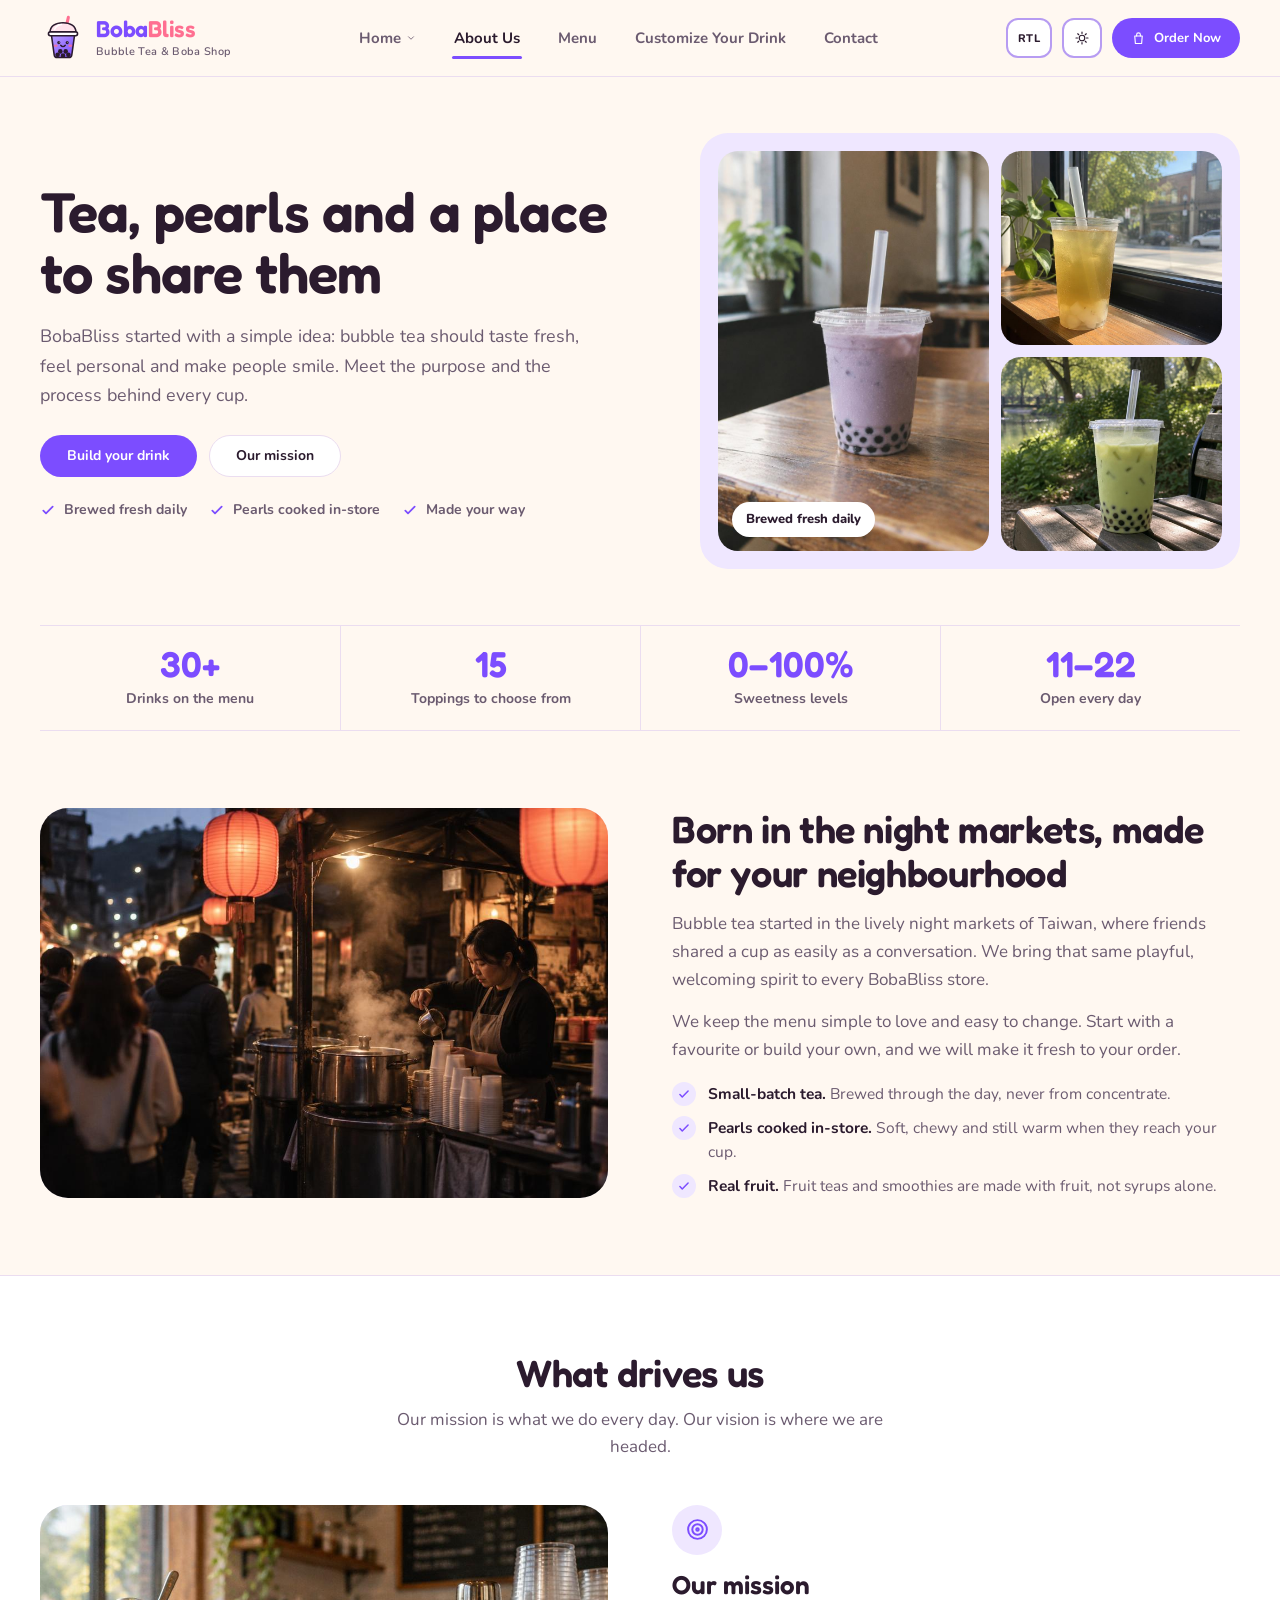
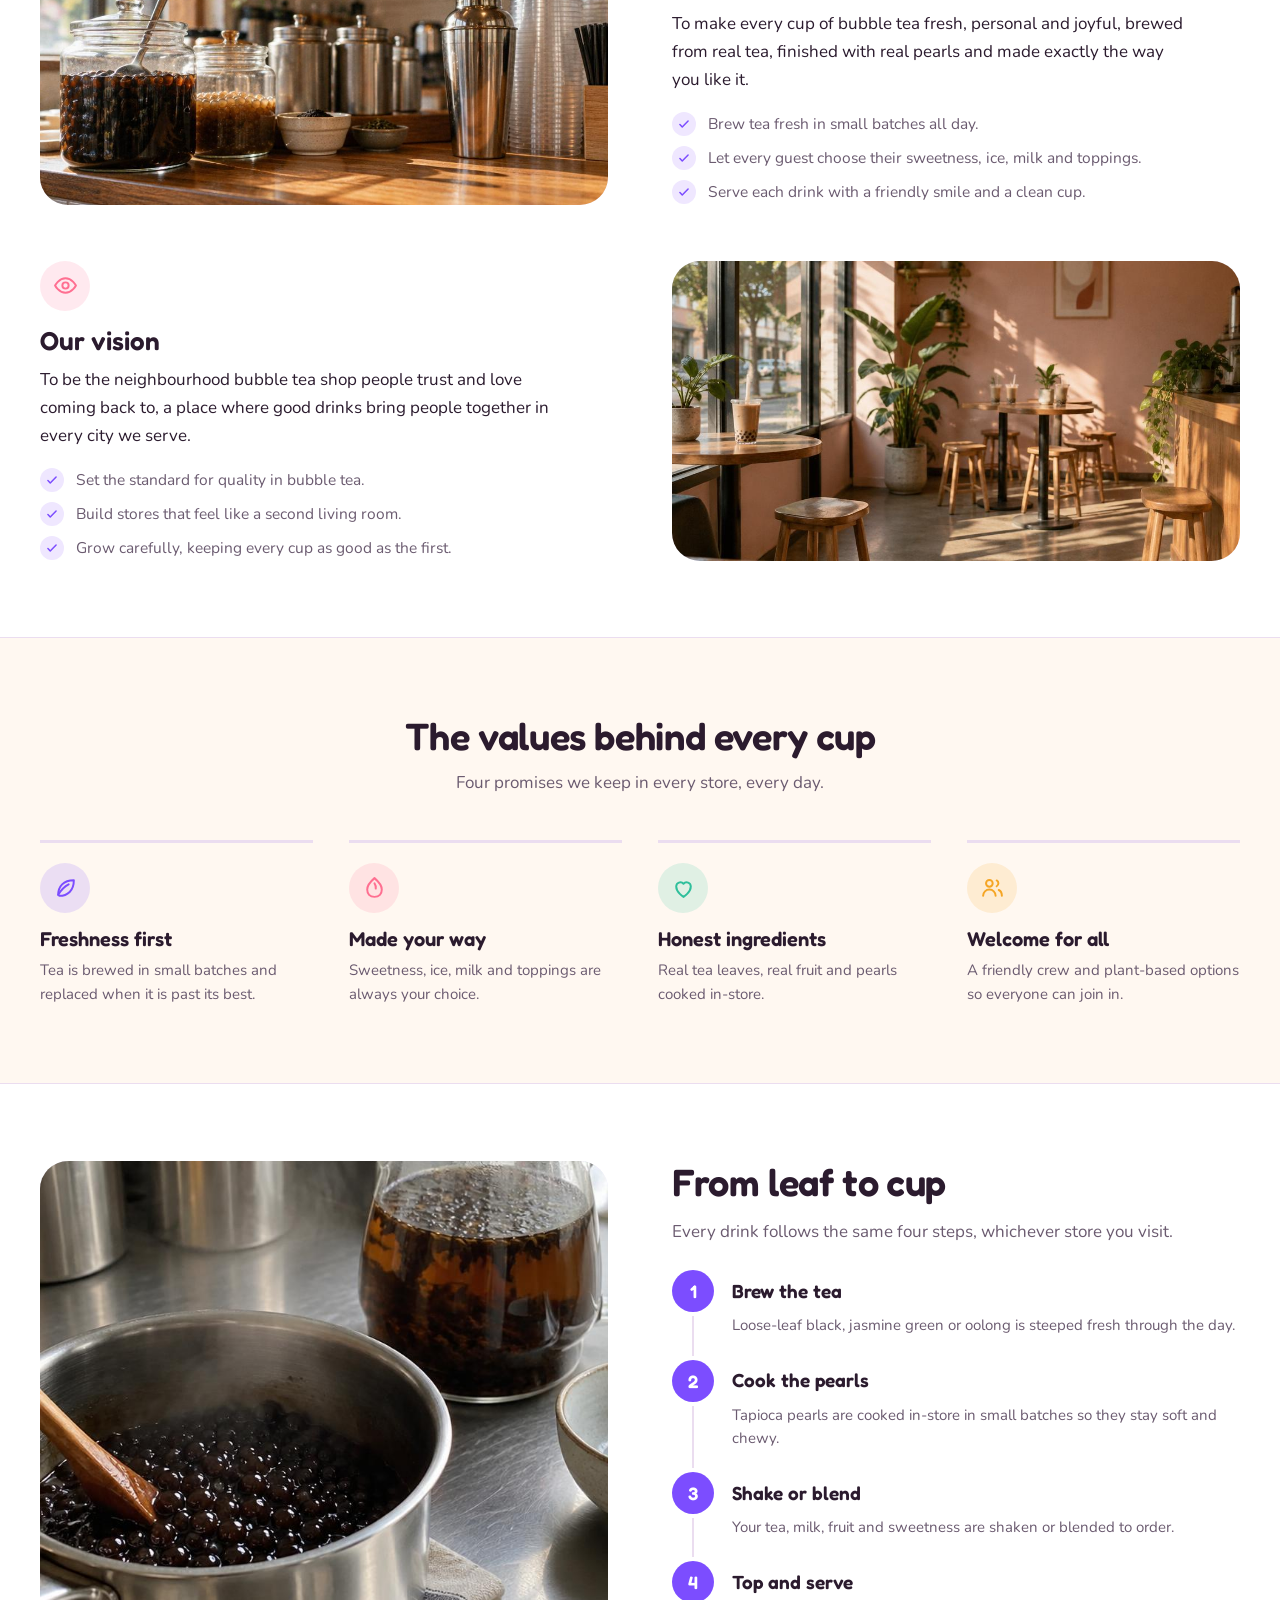
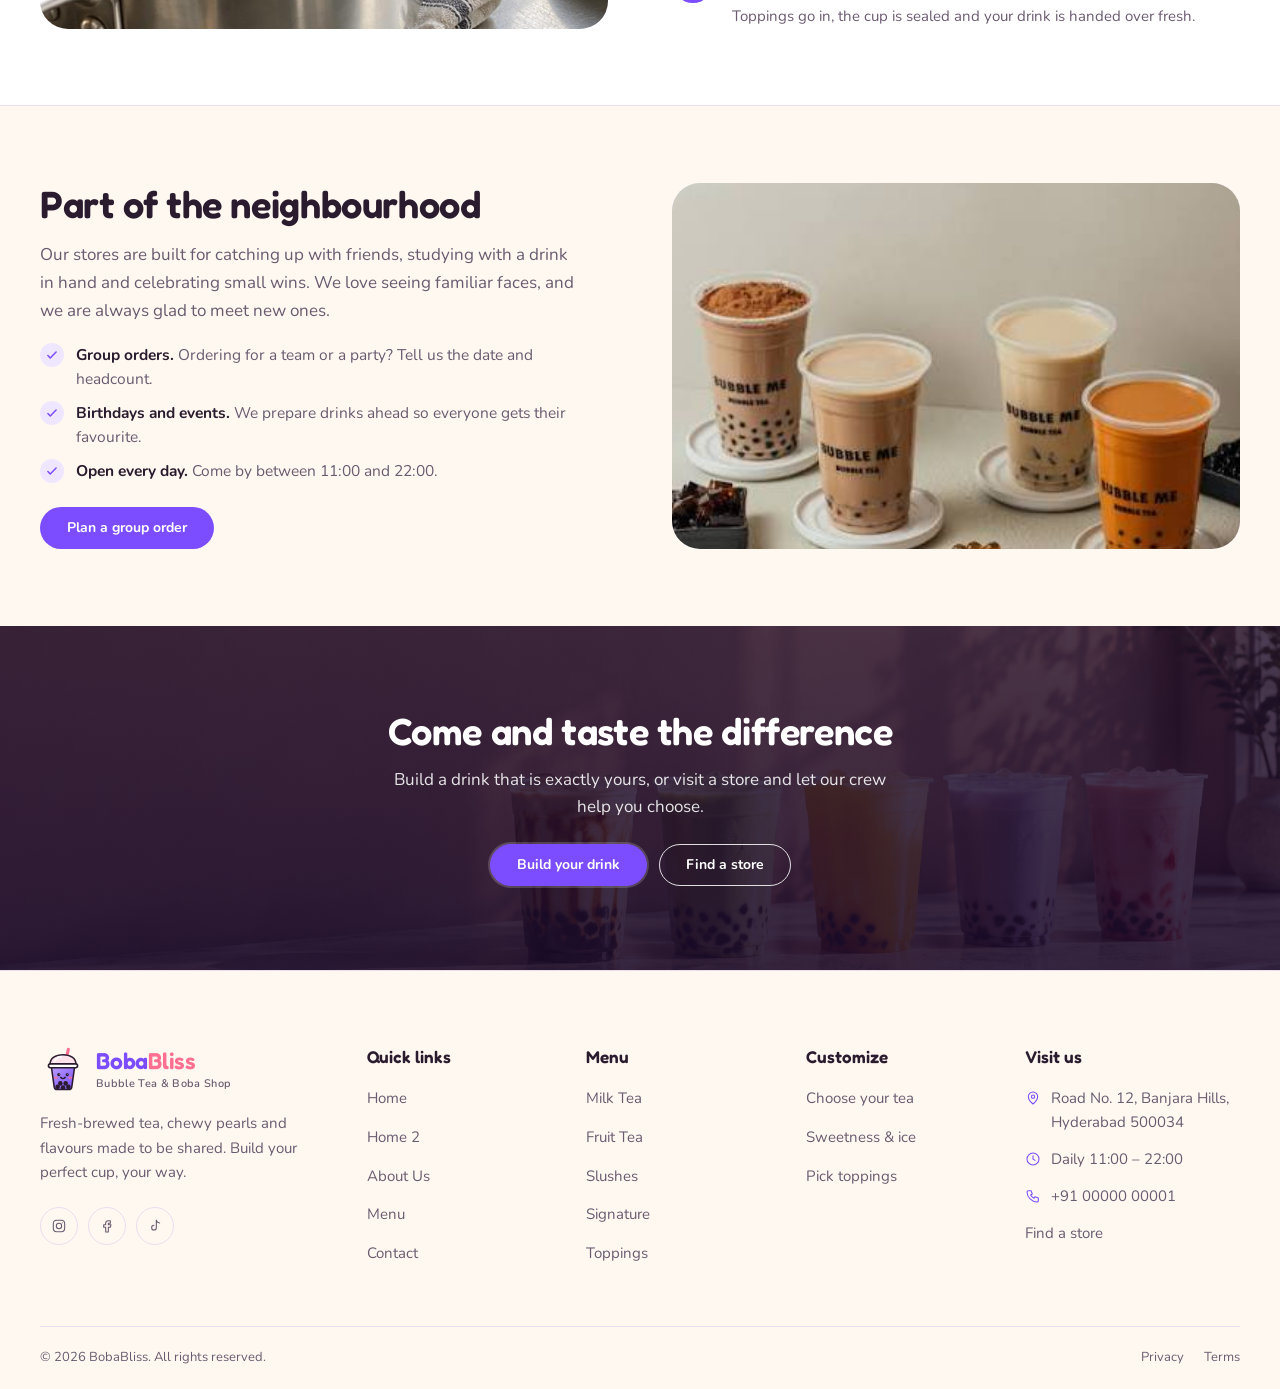
==== about/about.html @ 4d5def64 "Add files via upload" ====
<!DOCTYPE html>
<html lang="en" dir="ltr" data-theme="light">
<head>
<meta charset="UTF-8">
<meta name="viewport" content="width=device-width, initial-scale=1.0">
<title>About Us — BobaBliss</title>
<meta name="description" content="Learn about BobaBliss: our story, our mission to make every cup fresh and personal, and our vision for a neighbourhood bubble tea shop people love.">
<link rel="icon" type="image/svg+xml" href="../home/favicon.svg">
<link rel="preconnect" href="https://fonts.googleapis.com">
<link rel="preconnect" href="https://fonts.gstatic.com" crossorigin>
<link href="https://fonts.googleapis.com/css2?family=Fredoka:wght@500;600&family=Nunito:wght@400;600;700;800&display=swap" rel="stylesheet">

<link rel="stylesheet" href="../home/style.css">
<link rel="stylesheet" href="about.css">
<script src="../home/script.js"></script>
</head>
<body>

<header class="site">
  <div class="wrap nav-row">
    <a href="../home/index.html" class="brand">
      <span class="brand-logo"><img src="../home/logo.svg" alt="BobaBliss logo" width="46" height="46"></span>
      <span class="brand-text">
        <span class="logo-word">Boba<em>Bliss</em></span><br>
        <span class="brand-sub">Bubble Tea &amp; Boba Shop</span>
      </span>
    </a>

    <nav class="primary" aria-label="Main">
      <div class="nav-item">
        <a href="../home/index.html">Home
          <svg viewBox="0 0 24 24" fill="none" stroke="currentColor" stroke-width="2" stroke-linecap="round" stroke-linejoin="round" class="caret"><path d="M6 9l6 6 6-6"/></svg>
        </a>
        <div class="dropdown">
          <a href="../home/index.html">Home 1</a>
          <a href="../home2/home-2.html">Home 2</a>
        </div>
      </div>
      <a href="../about/about.html" class="active" aria-current="page">About Us</a>
      <a href="../menu/menu.html">Menu</a>
      <a href="../customize/customize.html">Customize Your Drink</a>
      <a href="../contact/contact.html">Contact</a>
    </nav>

    <div class="nav-actions">
      <button class="btn btn-outline btn-sm" id="dir-toggle" aria-label="Toggle text direction">RTL</button>
      <button class="icon-btn" id="theme-toggle" aria-label="Toggle dark mode"><svg viewBox="0 0 24 24" fill="none" stroke="currentColor" stroke-width="1.7" stroke-linecap="round" stroke-linejoin="round" class="sun"><circle cx="12" cy="12" r="4.2"/><path d="M12 3v2.2M12 18.8V21M21 12h-2.2M5.2 12H3M18.4 5.6l-1.5 1.5M7.1 16.9l-1.5 1.5M18.4 18.4l-1.5-1.5M7.1 7.1L5.6 5.6"/></svg><svg viewBox="0 0 24 24" fill="none" stroke="currentColor" stroke-width="1.7" stroke-linecap="round" stroke-linejoin="round" class="moon"><path d="M20 14.5A8.5 8.5 0 1 1 9.5 4a7 7 0 0 0 10.5 10.5z"/></svg></button>
      <a href="../order/order.html" class="btn btn-primary btn-sm desktop-only"><svg viewBox="0 0 24 24" fill="none" stroke="currentColor" stroke-width="1.8" stroke-linecap="round" stroke-linejoin="round"><path d="M6 8h12l-1 12H7L6 8z"/><path d="M9 8V6a3 3 0 016 0v2"/></svg><span class="btn-label">Order Now</span></a>
      <button class="menu-toggle" id="menu-toggle" aria-label="Open menu" aria-expanded="false" aria-controls="mobile-panel"><svg viewBox="0 0 24 24" fill="none" stroke="currentColor" stroke-width="1.6" stroke-linecap="round" stroke-linejoin="round"><path d="M3 6h18M3 12h18M3 18h18"/></svg></button>
    </div>
  </div>

  <div class="mobile-panel" id="mobile-panel">
    <details class="mobile-dropdown">
      <summary>Home</summary>
      <a href="../home/index.html">Home 1</a>
      <a href="../home2/home-2.html">Home 2</a>
    </details>
    <a href="../about/about.html">About Us</a>
    <a href="../menu/menu.html">Menu</a>
    <a href="../customize/customize.html">Customize Your Drink</a>
    <a href="../contact/contact.html">Contact</a>
    <a href="../order/order.html" class="btn btn-primary btn-sm mobile-cta"><svg viewBox="0 0 24 24" fill="none" stroke="currentColor" stroke-width="1.8" stroke-linecap="round" stroke-linejoin="round"><path d="M6 8h12l-1 12H7L6 8z"/><path d="M9 8V6a3 3 0 016 0v2"/></svg><span class="btn-label">Order Now</span></a>
  </div>
</header>

<main class="ab-page">

<svg width="0" height="0" style="position:absolute" aria-hidden="true" focusable="false">
  <symbol id="i-check" viewBox="0 0 24 24"><path d="M5 13l4 4L19 7"/></symbol>
  <symbol id="i-drop" viewBox="0 0 24 24"><path d="M12 21c-4.5 0-7-3-7-7 0-5 7-11 7-11s7 6 7 11c0 4-2.5 7-7 7z"/><path d="M12 8c1 1.5 1.5 3 1.2 5"/></symbol>
  <symbol id="i-heart" viewBox="0 0 24 24"><path d="M12 21s-7-4.4-7-10a4 4 0 017-2.6A4 4 0 0119 11c0 5.6-7 10-7 10z"/></symbol>
  <symbol id="i-leaf" viewBox="0 0 24 24"><path d="M5 19c0-8 5-14 15-14 0 10-6 15-14 15"/><path d="M5 19c3-5 6-8 10-10"/></symbol>
  <symbol id="i-users" viewBox="0 0 24 24"><circle cx="9" cy="8" r="3.2"/><path d="M3 20c0-3.5 2.7-6 6-6s6 2.5 6 6"/><path d="M16 5.2a3.2 3.2 0 010 5.6M18 14.4c1.8.8 3 2.7 3 5.6"/></symbol>
  <symbol id="i-target" viewBox="0 0 24 24"><circle cx="12" cy="12" r="9"/><circle cx="12" cy="12" r="5"/><circle cx="12" cy="12" r="1.2"/></symbol>
  <symbol id="i-eye" viewBox="0 0 24 24"><path d="M2 12s3.6-7 10-7 10 7 10 7-3.6 7-10 7S2 12 2 12z"/><circle cx="12" cy="12" r="3"/></symbol>
</svg>


<section class="ab-hero">
  <div class="wrap ab-hero-grid">
    <div class="ab-hero-copy">
      <h1>Tea, pearls and a place to share them</h1>
      <p class="ab-lead">BobaBliss started with a simple idea: bubble tea should taste fresh, feel personal and make people smile. Meet the purpose and the process behind every cup.</p>
      <div class="ab-hero-btns">
        <a href="../customize/customize.html" class="btn btn-primary">Build your drink</a>
        <a href="#mission" class="btn btn-outline">Our mission</a>
      </div>
      <ul class="ab-chips">
        <li><svg viewBox="0 0 24 24"><use href="#i-check"/></svg>Brewed fresh daily</li>
        <li><svg viewBox="0 0 24 24"><use href="#i-check"/></svg>Pearls cooked in-store</li>
        <li><svg viewBox="0 0 24 24"><use href="#i-check"/></svg>Made your way</li>
      </ul>
    </div>

    <div class="ab-visual">
      <div class="ab-collage">
      <figure class="c1"><img src="images/about-hero-taro.jpg" alt="Taro pearl milk tea on a wooden café table" fetchpriority="high"><figcaption>Brewed fresh daily</figcaption></figure>
      <figure class="c2"><img src="images/about-hero-green-tea.jpg" alt="Iced jasmine green tea with lychee jelly on a sunny windowsill" fetchpriority="high"></figure>
      <figure class="c3"><img src="images/about-hero-honeydew.jpg" alt="Honeydew milk tea with pearls on a park bench" fetchpriority="high"></figure>
      </div>
    </div>
  </div>
</section>

<div class="wrap">
  <div class="ab-stats">
    <div class="ab-stat"><b>30+</b><span>Drinks on the menu</span></div>
    <div class="ab-stat"><b>15</b><span>Toppings to choose from</span></div>
    <div class="ab-stat"><b>0–100%</b><span>Sweetness levels</span></div>
    <div class="ab-stat"><b>11–22</b><span>Open every day</span></div>
  </div>
</div>


<section class="ab-section">
  <div class="wrap ab-split">
    <div class="ab-split-img"><img src="images/about-story-night-market.jpg" alt="A night market tea stall lit by red lanterns" loading="lazy"></div>
    <div>
      <h2>Born in the night markets, made for your neighbourhood</h2>
      <p class="lead">Bubble tea started in the lively night markets of Taiwan, where friends shared a cup as easily as a conversation. We bring that same playful, welcoming spirit to every BobaBliss store.</p>
      <p class="lead">We keep the menu simple to love and easy to change. Start with a favourite or build your own, and we will make it fresh to your order.</p>
      <ul class="ab-points">
        <li><svg viewBox="0 0 24 24"><use href="#i-check"/></svg><span><b>Small-batch tea.</b> Brewed through the day, never from concentrate.</span></li>
        <li><svg viewBox="0 0 24 24"><use href="#i-check"/></svg><span><b>Pearls cooked in-store.</b> Soft, chewy and still warm when they reach your cup.</span></li>
        <li><svg viewBox="0 0 24 24"><use href="#i-check"/></svg><span><b>Real fruit.</b> Fruit teas and smoothies are made with fruit, not syrups alone.</span></li>
      </ul>
    </div>
  </div>
</section>


<section class="ab-section ab-alt" id="mission">
  <div class="wrap">
    <div class="ab-head">
      <h2>What drives us</h2>
      <p>Our mission is what we do every day. Our vision is where we are headed.</p>
    </div>

    <div class="ab-split ab-row">
      <div class="ab-split-img wide"><img src="images/about-mission-counter.jpg" alt="Jars of tapioca pearls and tea canisters on the shop counter" loading="lazy"></div>
      <div>
        <span class="ab-ico"><svg viewBox="0 0 24 24"><use href="#i-target"/></svg></span>
        <h3>Our mission</h3>
        <p class="ab-statement">To make every cup of bubble tea fresh, personal and joyful, brewed from real tea, finished with real pearls and made exactly the way you like it.</p>
        <ul class="ab-points">
          <li><svg viewBox="0 0 24 24"><use href="#i-check"/></svg><span>Brew tea fresh in small batches all day.</span></li>
          <li><svg viewBox="0 0 24 24"><use href="#i-check"/></svg><span>Let every guest choose their sweetness, ice, milk and toppings.</span></li>
          <li><svg viewBox="0 0 24 24"><use href="#i-check"/></svg><span>Serve each drink with a friendly smile and a clean cup.</span></li>
        </ul>
      </div>
    </div>

    <div class="ab-split ab-row rev">
      <div class="ab-split-img wide"><img src="images/about-vision-shop.jpg" alt="A sunny, cosy bubble tea shop seating area" loading="lazy"></div>
      <div>
        <span class="ab-ico ab-ico--b"><svg viewBox="0 0 24 24"><use href="#i-eye"/></svg></span>
        <h3>Our vision</h3>
        <p class="ab-statement">To be the neighbourhood bubble tea shop people trust and love coming back to, a place where good drinks bring people together in every city we serve.</p>
        <ul class="ab-points">
          <li><svg viewBox="0 0 24 24"><use href="#i-check"/></svg><span>Set the standard for quality in bubble tea.</span></li>
          <li><svg viewBox="0 0 24 24"><use href="#i-check"/></svg><span>Build stores that feel like a second living room.</span></li>
          <li><svg viewBox="0 0 24 24"><use href="#i-check"/></svg><span>Grow carefully, keeping every cup as good as the first.</span></li>
        </ul>
      </div>
    </div>
  </div>
</section>


<section class="ab-section">
  <div class="wrap">
    <div class="ab-head">
      <h2>The values behind every cup</h2>
      <p>Four promises we keep in every store, every day.</p>
    </div>
    <div class="ab-values">
      <div class="ab-value"><span class="ab-ico"><svg viewBox="0 0 24 24"><use href="#i-leaf"/></svg></span><h3>Freshness first</h3><p>Tea is brewed in small batches and replaced when it is past its best.</p></div>
      <div class="ab-value"><span class="ab-ico"><svg viewBox="0 0 24 24"><use href="#i-drop"/></svg></span><h3>Made your way</h3><p>Sweetness, ice, milk and toppings are always your choice.</p></div>
      <div class="ab-value"><span class="ab-ico"><svg viewBox="0 0 24 24"><use href="#i-heart"/></svg></span><h3>Honest ingredients</h3><p>Real tea leaves, real fruit and pearls cooked in-store.</p></div>
      <div class="ab-value"><span class="ab-ico"><svg viewBox="0 0 24 24"><use href="#i-users"/></svg></span><h3>Welcome for all</h3><p>A friendly crew and plant-based options so everyone can join in.</p></div>
    </div>
  </div>
</section>


<section class="ab-section ab-alt">
  <div class="wrap ab-split">
    <div class="ab-split-img tall"><img src="images/about-process-pearls.jpg" alt="Tapioca pearls cooking beside freshly steeped tea" loading="lazy"></div>
    <div>
      <h2>From leaf to cup</h2>
      <p class="lead">Every drink follows the same four steps, whichever store you visit.</p>
      <ol class="ab-timeline">
        <li><h3>Brew the tea</h3><p>Loose-leaf black, jasmine green or oolong is steeped fresh through the day.</p></li>
        <li><h3>Cook the pearls</h3><p>Tapioca pearls are cooked in-store in small batches so they stay soft and chewy.</p></li>
        <li><h3>Shake or blend</h3><p>Your tea, milk, fruit and sweetness are shaken or blended to order.</p></li>
        <li><h3>Top and serve</h3><p>Toppings go in, the cup is sealed and your drink is handed over fresh.</p></li>
      </ol>
    </div>
  </div>
</section>


<section class="ab-section">
  <div class="wrap ab-split rev">
    <div class="ab-split-img"><img src="images/grouporder.jpg" alt="Two friends sharing bubble teas on a bench" loading="lazy"></div>
    <div>
      <h2>Part of the neighbourhood</h2>
      <p class="lead">Our stores are built for catching up with friends, studying with a drink in hand and celebrating small wins. We love seeing familiar faces, and we are always glad to meet new ones.</p>
      <ul class="ab-points">
        <li><svg viewBox="0 0 24 24"><use href="#i-check"/></svg><span><b>Group orders.</b> Ordering for a team or a party? Tell us the date and headcount.</span></li>
        <li><svg viewBox="0 0 24 24"><use href="#i-check"/></svg><span><b>Birthdays and events.</b> We prepare drinks ahead so everyone gets their favourite.</span></li>
        <li><svg viewBox="0 0 24 24"><use href="#i-check"/></svg><span><b>Open every day.</b> Come by between 11:00 and 22:00.</span></li>
      </ul>
      <a href="../contact/contact.html" class="btn btn-primary">Plan a group order</a>
    </div>
  </div>
</section>


<section class="ab-cta">
  <div class="ab-cta-bg"><img src="images/about-cta.jpg" alt="" loading="lazy"></div>
  <div class="wrap ab-cta-inner">
    <h2>Come and taste the difference</h2>
    <p>Build a drink that is exactly yours, or visit a store and let our crew help you choose.</p>
    <div class="ab-cta-btns">
      <a href="../customize/customize.html" class="btn btn-primary">Build your drink</a>
      <a href="../contact/contact.html#stores" class="btn btn-outline">Find a store</a>
    </div>
  </div>
</section>

</main>

<footer class="site">
  <div class="wrap footer-grid">
    <div class="footer-brand">
      <a href="../home/index.html" class="brand">
      <span class="brand-logo"><img src="../home/logo.svg" alt="BobaBliss logo" width="46" height="46"></span>
      <span class="brand-text">
        <span class="logo-word">Boba<em>Bliss</em></span><br>
        <span class="brand-sub">Bubble Tea &amp; Boba Shop</span>
      </span>
    </a>
      <p class="footer-desc">Fresh-brewed tea, chewy pearls and flavours made to be shared. Build your perfect cup, your way.</p>
      <div class="socials">
        <a href="#" aria-label="Instagram"><svg viewBox="0 0 24 24" fill="none" stroke="currentColor" stroke-width="1.6" stroke-linecap="round" stroke-linejoin="round"><rect x="3.5" y="3.5" width="17" height="17" rx="5"/><circle cx="12" cy="12" r="4"/><circle cx="17" cy="7" r=".8" fill="currentColor" stroke="none"/></svg></a>
        <a href="#" aria-label="Facebook"><svg viewBox="0 0 24 24" fill="none" stroke="currentColor" stroke-width="1.6" stroke-linecap="round" stroke-linejoin="round"><path d="M14 8h3V4h-3a4 4 0 00-4 4v2H7v4h3v7h4v-7h3l1-4h-4V8z"/></svg></a>
        <a href="#" aria-label="TikTok"><svg viewBox="0 0 24 24" fill="none" stroke="currentColor" stroke-width="1.6" stroke-linecap="round" stroke-linejoin="round"><path d="M14 3v11.5a3.5 3.5 0 11-3.5-3.5M14 3c.4 2.6 2 4.2 5 4.5"/></svg></a>
      </div>
    </div>

    <div class="footer-col"><h4>Quick links</h4><ul><li><a href="../home/index.html">Home</a></li><li><a href="../home2/home-2.html">Home 2</a></li><li><a href="../about/about.html">About Us</a></li><li><a href="../menu/menu.html">Menu</a></li><li><a href="../contact/contact.html">Contact</a></li></ul></div>

    <div class="footer-col"><h4>Menu</h4><ul><li><a href="../menu/menu.html#milk-tea">Milk Tea</a></li><li><a href="../menu/menu.html#fruit-tea">Fruit Tea</a></li><li><a href="../menu/menu.html#smoothies">Slushes</a></li><li><a href="../menu/menu.html#signature">Signature</a></li><li><a href="../menu/menu.html#toppings">Toppings</a></li></ul></div>

    <div class="footer-col">
      <h4>Customize</h4>
      <ul>
        <li><a href="../customize/customize.html#base">Choose your tea</a></li>
        <li><a href="../customize/customize.html#sweetness">Sweetness &amp; ice</a></li>
        <li><a href="../customize/customize.html#toppings">Pick toppings</a></li>
      </ul>
    </div>

    <div class="footer-col">
      <h4>Visit us</h4>
      <ul>
        <li class="contact-line"><svg viewBox="0 0 24 24" fill="none" stroke="currentColor" stroke-width="1.6" stroke-linecap="round" stroke-linejoin="round"><path d="M12 21s7-6.2 7-11a7 7 0 10-14 0c0 4.8 7 11 7 11z"/><circle cx="12" cy="10" r="2.5"/></svg><span>Road No. 12, Banjara Hills, Hyderabad 500034</span></li>
        <li class="contact-line"><svg viewBox="0 0 24 24" fill="none" stroke="currentColor" stroke-width="1.6" stroke-linecap="round" stroke-linejoin="round"><circle cx="12" cy="12" r="9"/><path d="M12 7v5l3 2"/></svg><span>Daily 11:00 – 22:00</span></li>
        <li class="contact-line"><svg viewBox="0 0 24 24" fill="none" stroke="currentColor" stroke-width="1.6" stroke-linecap="round" stroke-linejoin="round"><path d="M5 4h4l2 5-2.5 1.5a11 11 0 005 5L15 13l5 2v4a2 2 0 01-2 2A16 16 0 013 6a2 2 0 012-2z"/></svg><span>+91 00000 00001</span></li>
        <li><a href="../contact/contact.html#stores">Find a store</a></li>
      </ul>
    </div>
  </div>

  <div class="wrap footer-bottom">
    <p>© 2026 BobaBliss. All rights reserved.</p>
    <div class="footer-bottom-links">
      <a href="../additional/privacy.html">Privacy</a>
      <a href="../additional/terms.html">Terms</a>
    </div>
  </div>
</footer>


</body>
</html>
---- home/style.css ----
:root{
  --bg:#FFF8F1;
  --surface:#FFFFFF;
  --text:#2B1B2E;
  --text-soft:#6B5B70;
  --border:#EBDDF0;
  --border-strong:#B79CF2;

  --primary:#7C4DFF;            
  --primary-hover:#6838EB;
  --primary-ink:#FFFFFF;
  --primary-soft:#EFE7FF;
  --accent:#FF6F91;             

  --radius:12px;
  --shadow:0 14px 34px -14px rgba(60,30,90,.28);
  --font-head:'Fredoka','Segoe UI',system-ui,sans-serif;
  --font-body:'Nunito','Segoe UI',system-ui,sans-serif;
}
html[data-theme="dark"]{
  --bg:#161019;
  --surface:#211828;
  --text:#F6EEF9;
  --text-soft:#B9A9C4;
  --border:#38294A;
  --border-strong:#7A62B8;

  --primary:#A98BFF;
  --primary-hover:#BBA2FF;
  --primary-ink:#1A1030;
  --primary-soft:#33264F;
  --accent:#FF8AA6;
  --shadow:0 14px 34px -14px rgba(0,0,0,.65);
}


*,*::before,*::after{ box-sizing:border-box; }
html{ scroll-behavior:smooth; color-scheme:light; }
html[data-theme="dark"]{ color-scheme:dark; }
body{
  margin:0; min-height:100vh; display:flex; flex-direction:column;
  background:var(--bg); color:var(--text);
  font-family:var(--font-body); font-size:16px; line-height:1.6;
  transition:background-color .25s ease,color .25s ease;
}
main{ flex:1; }
a{ color:inherit; text-decoration:none; }
ul{ margin:0; padding:0; list-style:none; }
svg{ display:block; }
h1,h2,h3,h4{ font-family:var(--font-head); font-weight:600; line-height:1.15; margin:0; }
.wrap{ --pad:40px; max-width:1320px; margin:0 auto; padding-inline:var(--pad); }
a:focus-visible,button:focus-visible,summary:focus-visible{ outline:2px solid var(--primary); outline-offset:3px; border-radius:6px; }
@media (prefers-reduced-motion:reduce){ *{ animation:none !important; transition:none !important; } }


.btn{
  display:inline-flex; align-items:center; justify-content:center; gap:8px;
  padding:13px 26px; border:1px solid transparent; border-radius:999px; cursor:pointer;
  font:700 14px/1 var(--font-body); white-space:nowrap;
  transition:background-color .2s ease,border-color .2s ease,color .2s ease,transform .2s ease;
}
.btn-primary{ background:var(--primary); color:var(--primary-ink); }
.btn-primary:hover{ background:var(--primary-hover); transform:translateY(-1px); }
.btn-outline{ background:var(--surface); color:var(--text); border-color:var(--border); }
.btn-outline:hover{ border-color:var(--primary); color:var(--primary); }
.btn-sm{ height:40px; padding:0 18px; font-size:13px; }
.btn-sm svg{ width:15px; height:15px; flex:none; }
.desktop-only{ display:inline-flex; }


header.site{ position:sticky; top:0; z-index:50; background:var(--bg); border-bottom:1px solid var(--border); }
.nav-row{ display:flex; align-items:center; justify-content:space-between; height:76px; gap:40px; }

.brand{ display:flex; align-items:center; gap:10px; flex:none; }
.brand-logo{ width:46px; height:46px; flex:none; display:block; transition:transform .3s ease; }
.brand-logo img{ width:100%; height:100%; display:block; object-fit:contain; }
.brand:hover .brand-logo{ transform:rotate(-8deg) scale(1.06); }
.brand-text{ line-height:1.15; white-space:nowrap; }
.logo-word{ font:600 23px/1 var(--font-head); letter-spacing:-.01em; color:var(--primary); }
.logo-word em{ font-style:normal; color:var(--accent); }
.brand-sub{ font-size:11px; font-weight:600; color:var(--text-soft); letter-spacing:.03em; }

nav.primary{ display:flex; align-items:center; justify-content:center; gap:34px; flex:1 1 auto; min-width:0; }
nav.primary > a,
.nav-item > a{ position:relative; display:inline-flex; align-items:center; gap:5px; padding:6px 2px; font-size:15px; font-weight:700; color:var(--text-soft); white-space:nowrap; transition:color .2s ease; }
nav.primary > a::after,
.nav-item > a::after{
  content:""; position:absolute; inset-inline:0; bottom:-3px; height:3px; border-radius:3px;
  background:var(--primary); transform:scaleX(0); transition:transform .2s ease;
}
nav.primary > a:hover,
nav.primary > a.active,
.nav-item:hover > a,
.nav-item:focus-within > a,
.nav-item > a.active{ color:var(--text); }
nav.primary > a:hover::after,
nav.primary > a.active::after,
.nav-item:hover > a::after,
.nav-item:focus-within > a::after,
.nav-item > a.active::after{ transform:scaleX(1); }


.nav-item{ position:relative; padding-bottom:14px; margin-bottom:-14px; flex:none; }
.nav-item .caret{ width:10px; height:10px; flex:none; transition:transform .2s ease; }
.nav-item:hover .caret,
.nav-item:focus-within .caret,
.nav-item.open .caret{ transform:rotate(180deg); }
.dropdown{
  position:absolute; top:100%; inset-inline-start:50%; transform:translateX(-50%) translateY(4px);
  min-width:152px; padding:6px; background:var(--surface); border:1px solid var(--border);
  border-radius:var(--radius); box-shadow:var(--shadow); z-index:60;
  opacity:0; visibility:hidden; pointer-events:none; transition:opacity .16s ease,transform .16s ease;
}
html[dir="rtl"] .dropdown{ transform:translateX(50%) translateY(4px); }
.nav-item:hover .dropdown,
.nav-item:focus-within .dropdown,
.nav-item.open .dropdown{ opacity:1; visibility:visible; pointer-events:auto; transform:translateX(-50%) translateY(0); }
html[dir="rtl"] .nav-item:hover .dropdown,
html[dir="rtl"] .nav-item:focus-within .dropdown,
html[dir="rtl"] .nav-item.open .dropdown{ transform:translateX(50%) translateY(0); }
.dropdown a{ display:block; padding:9px 14px; font-size:14px; font-weight:600; color:var(--text-soft); border-radius:8px; }
.dropdown a:hover{ background:var(--primary-soft); color:var(--primary); }


.nav-actions{ display:flex; align-items:center; gap:10px; flex:none; }
.icon-btn{
  width:40px; height:40px; display:flex; align-items:center; justify-content:center; flex:none; padding:0; cursor:pointer;
  background:var(--surface); color:var(--text-soft); border:1px solid var(--border); border-radius:var(--radius);
  transition:border-color .2s ease,color .2s ease;
}
.icon-btn:hover{ border-color:var(--primary); color:var(--primary); }
.icon-btn svg{ width:16px; height:16px; }
.icon-btn .moon{ display:none; }
html[data-theme="dark"] .icon-btn .sun{ display:none; }
html[data-theme="dark"] .icon-btn .moon{ display:block; }
#dir-toggle{ width:46px; padding:0; font-size:11px; font-weight:800; letter-spacing:.05em; border-radius:var(--radius); }

#dir-toggle,
#theme-toggle{ border:2px solid var(--border-strong); background:var(--surface); color:var(--text); }
#dir-toggle:hover,
#theme-toggle:hover{ border-color:var(--primary); color:var(--primary); }


.menu-toggle{ display:none; width:40px; height:40px; padding:0; cursor:pointer; align-items:center; justify-content:center; color:var(--text); background:transparent; border:1px solid var(--border); border-radius:50%; }
.menu-toggle:hover{ border-color:var(--primary); color:var(--primary); }
.menu-toggle svg{ width:18px; height:18px; }


.mobile-panel{
  display:none; flex-direction:column; gap:2px; padding:8px 40px 20px;
  position:absolute; top:100%; inset-inline:0; z-index:49;
  background:var(--bg); border-top:1px solid var(--border); border-bottom:1px solid var(--border);
  max-height:calc(100vh - 77px); max-height:calc(100dvh - 77px); overflow-y:auto;
  box-shadow:0 18px 40px rgba(60,30,90,.16);
}
.mobile-panel > a{ padding:12px 4px; font-size:16px; font-weight:700; border-bottom:1px solid var(--border); }
.mobile-panel > a:hover,
.mobile-panel > a.active{ color:var(--primary); }
.mobile-dropdown{ border-bottom:1px solid var(--border); }
.mobile-dropdown summary{ display:flex; align-items:center; justify-content:space-between; padding:12px 4px; font-size:16px; font-weight:700; list-style:none; cursor:pointer; }
.mobile-dropdown summary::-webkit-details-marker{ display:none; }
.mobile-dropdown summary::marker{ content:""; display:none; }
.mobile-dropdown summary::after{
  content:""; width:10px; height:10px; flex:none; transition:transform .18s ease;
  background:currentColor; opacity:.6;
  -webkit-mask:url("data:image/svg+xml,%3Csvg xmlns='http://www.w3.org/2000/svg' viewBox='0 0 24 24' fill='none' stroke='black' stroke-width='2.5' stroke-linecap='round' stroke-linejoin='round'%3E%3Cpath d='M6 9l6 6 6-6'/%3E%3C/svg%3E") center/contain no-repeat;
          mask:url("data:image/svg+xml,%3Csvg xmlns='http://www.w3.org/2000/svg' viewBox='0 0 24 24' fill='none' stroke='black' stroke-width='2.5' stroke-linecap='round' stroke-linejoin='round'%3E%3Cpath d='M6 9l6 6 6-6'/%3E%3C/svg%3E") center/contain no-repeat;
}
.mobile-dropdown[open] summary::after{ transform:rotate(180deg); }
.mobile-dropdown a{ display:block; padding:10px 4px; padding-inline-start:18px; font-size:15px; font-weight:600; color:var(--text-soft); }
.mobile-dropdown a:hover{ color:var(--primary); }
.mobile-dropdown a:last-child{ padding-bottom:14px; }
.mobile-panel .mobile-cta{ width:100%; height:auto; margin-top:14px; padding:14px 18px; border-bottom:none; color:var(--primary-ink); }
.mobile-panel .mobile-cta:hover{ color:var(--primary-ink); }


footer.site{ background:var(--bg); color:var(--text); border-top:1px solid var(--border); padding:76px 0 0; }
.footer-grid{ display:grid; grid-template-columns:1.6fr 1fr 1fr 1fr 1.2fr; gap:40px; padding-bottom:60px; }
.footer-brand .brand{ margin-bottom:18px; }
.footer-desc{ max-width:34ch; margin:0; font-size:15px; color:var(--text-soft); line-height:1.65; }
.socials{ display:flex; gap:10px; margin-top:22px; }
.socials a{
  width:38px; height:38px; display:flex; align-items:center; justify-content:center;
  color:var(--text-soft); border:1px solid var(--border); border-radius:50%;
  transition:background-color .2s ease,color .2s ease,border-color .2s ease,transform .2s ease;
}
.socials a:hover{ background:var(--primary); border-color:var(--primary); color:var(--primary-ink); transform:translateY(-2px); }
.socials svg{ width:16px; height:16px; }
.footer-col h4{ margin-bottom:20px; font-size:17px; color:var(--text); }
.footer-col ul{ display:flex; flex-direction:column; gap:13px; }
.footer-col a{ font-size:15px; color:var(--text-soft); transition:color .2s ease; }
.footer-col a:hover{ color:var(--primary); }
.footer-col li.contact-line{ display:flex; align-items:flex-start; gap:10px; font-size:15px; color:var(--text-soft); }
.footer-col li.contact-line svg{ width:16px; height:16px; margin-top:4px; flex:none; color:var(--primary); }
.footer-bottom{
  position:relative; display:flex; align-items:center; justify-content:space-between; gap:12px; flex-wrap:wrap;
  padding-block:22px; font-size:13px; line-height:1.4; color:var(--text-soft);
}
.footer-bottom::before{ content:""; position:absolute; top:0; inset-inline:var(--pad); height:1px; background:var(--border); }
.footer-bottom > *{ margin:0; }
.footer-bottom-links{ display:flex; align-items:center; gap:20px; }
.footer-bottom a:hover{ color:var(--primary); }


@media (max-width:1180px){
  nav.primary{ gap:22px; }
  header.site .brand-sub{ display:none; }
}
@media (max-width:1100px){
  .desktop-only{ display:none !important; }
  nav.primary{ display:none; }
  .menu-toggle{ display:flex; order:99; }
  .mobile-panel.open{ display:flex; }
  .nav-actions{ gap:8px; }
}
@media (max-width:980px){
  .footer-grid{ grid-template-columns:1fr 1fr; row-gap:40px; }
}
@media (max-width:640px){
  .wrap{ --pad:22px; }
  .nav-row{ gap:16px; }
  .mobile-panel{ text-align:center; padding-inline:22px; }
  .mobile-dropdown summary{ justify-content:center; gap:10px; }
  .mobile-dropdown a{ text-align:center; padding-inline-start:4px; }
  .footer-grid{ grid-template-columns:1fr; text-align:center; }
  .footer-brand{ display:flex; flex-direction:column; align-items:center; }
  .footer-brand .brand{ flex-direction:column; }
  .footer-desc{ max-width:none; }
  .socials{ justify-content:center; }
  .footer-col ul{ align-items:center; }
  .footer-col li.contact-line{ justify-content:center; }
  .footer-bottom{ flex-direction:column; text-align:center; }
}
---- about/about.css ----
.ab-page{
  --mint:#2FBF9B; --sun:#F5A524; --r-md:20px; --r-lg:28px;
  --ab-sec:clamp(48px,6vw,80px);
  --ab-gap:clamp(28px,5vw,72px);
  overflow-x:clip;
}
.ab-page [id]{ scroll-margin-top:96px; }
.ab-page svg{ fill:none; stroke:currentColor; stroke-width:1.9; stroke-linecap:round; stroke-linejoin:round; }
.ab-page figure{ margin:0; }

.ab-page :where(h1,h2,h3,p,ul,ol,section){ margin:0; padding:0; }   
.ab-page :where(ul,ol){ list-style:none; }


.ab-hero{ padding-block:clamp(28px,4.5vw,56px) clamp(32px,4.5vw,56px); }
.ab-hero-grid{ display:grid; grid-template-columns:minmax(0,1.05fr) minmax(0,.95fr); gap:var(--ab-gap); align-items:center; }
.ab-hero h1{ font-size:clamp(34px,4.6vw,56px); line-height:1.1; letter-spacing:-.015em; }
.ab-lead{ margin-top:18px; max-width:50ch; font-size:clamp(16px,1.4vw,18px); line-height:1.65; color:var(--text-soft); }
.ab-hero-btns{ margin-top:24px; display:flex; flex-wrap:wrap; gap:12px; }
.ab-chips{ margin-top:22px; display:flex; flex-wrap:wrap; gap:8px 22px; font-size:14px; font-weight:700; color:var(--text-soft); }
.ab-chips li{ display:inline-flex; align-items:center; gap:8px; }
.ab-chips svg{ width:16px; height:16px; stroke-width:2.6; color:var(--primary); }

.ab-visual{ position:relative; padding:18px; }
.ab-visual::before{ content:""; position:absolute; inset:0; background:var(--primary-soft); border-radius:var(--r-lg); }
.ab-collage{ position:relative; display:grid; grid-template-columns:1.1fr .9fr; grid-template-rows:1fr 1fr; gap:12px; height:clamp(300px,32vw,400px); }
.ab-collage figure{ position:relative; overflow:hidden; border-radius:var(--r-md); background:color-mix(in srgb,var(--primary) 14%,var(--surface)); min-height:0; }
.ab-collage .c1{ grid-row:1 / 3; }
.ab-collage img{ color:transparent; font-size:0; width:100%; height:100%; object-fit:cover; display:block; transition:transform .6s cubic-bezier(.2,.7,.2,1); }
.ab-collage figure:hover img{ transform:scale(1.05); }
.ab-collage figcaption{ position:absolute; inset-inline-start:14px; bottom:14px; padding:7px 14px; border-radius:999px; background:var(--surface); color:var(--text); font-size:13px; font-weight:800; }


.ab-stats{ display:grid; grid-template-columns:repeat(4,1fr); border-block:1px solid var(--border); }
.ab-stat{ padding:20px 12px; text-align:center; }
.ab-stat + .ab-stat{ border-inline-start:1px solid var(--border); }
.ab-stat b{ display:block; font:600 clamp(26px,3vw,36px)/1 var(--font-head); color:var(--primary); }
.ab-stat span{ display:block; margin-top:6px; font-size:14px; font-weight:700; color:var(--text-soft); }


.ab-section{ padding-block:var(--ab-sec); }
.ab-alt{ background:var(--surface); border-block:1px solid var(--border); }
.ab-head{ max-width:640px; margin:0 auto clamp(28px,4vw,44px); text-align:center; }
.ab-head h2,.ab-split h2,.ab-cta h2{ font-size:clamp(28px,3.3vw,38px); line-height:1.15; letter-spacing:-.01em; }
.ab-head p{ margin:10px auto 0; max-width:52ch; color:var(--text-soft); font-size:17px; line-height:1.6; }
.ab-split{ display:grid; grid-template-columns:1fr 1fr; gap:var(--ab-gap); align-items:stretch; }
.ab-split > :not(.ab-split-img){ align-self:center; min-width:0; }
.ab-split.rev > .ab-split-img{ order:2; }
.ab-split-img{ position:relative; overflow:hidden; min-height:340px; border-radius:var(--r-lg); background:color-mix(in srgb,var(--primary) 12%,var(--surface)); }
.ab-split-img.wide{ min-height:300px; }
.ab-split-img.tall{ min-height:420px; }
.ab-split-img img{ position:absolute; inset:0; color:transparent; font-size:0; width:100%; height:100%; object-fit:cover; display:block; transition:transform .6s cubic-bezier(.2,.7,.2,1); }
.ab-split-img:hover img{ transform:scale(1.05); }
.ab-split p.lead{ margin-top:14px; max-width:54ch; color:var(--text-soft); font-size:17px; line-height:1.65; }
.ab-split h2 + p.lead{ margin-top:14px; }
.ab-split .btn{ margin-top:24px; }

.ab-row + .ab-row{ margin-top:clamp(36px,5vw,56px); }
.ab-row h3{ margin-top:14px; font-size:26px; line-height:1.2; }
.ab-statement{ margin-top:10px; max-width:52ch; font-size:17px; line-height:1.65; color:var(--text); }

.ab-points{ margin-top:18px; display:flex; flex-direction:column; gap:10px; }
.ab-points li{ display:flex; gap:12px; align-items:flex-start; font-size:15.5px; line-height:1.55; color:var(--text-soft); }
.ab-points svg{ width:24px; height:24px; flex:none; padding:5px; border-radius:50%; background:var(--primary-soft); color:var(--primary); stroke-width:2.6; }
.ab-points b{ color:var(--text); }

.ab-ico{ width:50px; height:50px; display:grid; place-items:center; border-radius:50%; background:var(--primary-soft); color:var(--primary); }
.ab-ico svg{ width:25px; height:25px; }
.ab-ico--b{ background:color-mix(in srgb,var(--accent) 15%,transparent); color:var(--accent); }


.ab-values{ display:grid; grid-template-columns:repeat(4,1fr); gap:clamp(24px,3vw,36px); }
.ab-value{ --c:var(--primary); padding-top:20px; border-top:3px solid var(--border); transition:border-color .3s ease; }
.ab-value:nth-child(2){ --c:var(--accent); } .ab-value:nth-child(3){ --c:var(--mint); } .ab-value:nth-child(4){ --c:var(--sun); }
.ab-value:hover{ border-color:var(--c); }
.ab-value .ab-ico{ background:color-mix(in srgb,var(--c) 15%,transparent); color:var(--c); }
.ab-value h3{ margin-top:14px; font-size:20px; line-height:1.25; }
.ab-value p{ margin-top:6px; font-size:15px; line-height:1.6; color:var(--text-soft); }


.ab-timeline{ margin-top:24px; counter-reset:t; }
.ab-timeline li{ position:relative; counter-increment:t; padding-inline-start:60px; padding-bottom:22px; }
.ab-timeline li:last-child{ padding-bottom:0; }
.ab-timeline li::before{ content:counter(t); position:absolute; inset-inline-start:0; top:0; width:42px; height:42px; display:grid; place-items:center; border-radius:50%; background:var(--primary); color:var(--primary-ink); font:600 18px/1 var(--font-head); }
.ab-timeline li:not(:last-child)::after{ content:""; position:absolute; inset-inline-start:20px; top:46px; bottom:4px; width:2px; background:var(--border); }
.ab-timeline h3{ min-height:42px; display:flex; align-items:center; font-size:19px; line-height:1.2; }
.ab-timeline p{ margin-top:2px; font-size:15px; line-height:1.55; color:var(--text-soft); }


.ab-cta{ position:relative; isolation:isolate; padding-block:clamp(52px,7vw,84px); text-align:center; color:#fff; overflow:hidden; }
.ab-cta-bg{ position:absolute; inset:0; z-index:-2; }
.ab-cta-bg img{ width:100%; height:100%; object-fit:cover; display:block; }
.ab-cta::before{ content:""; position:absolute; inset:0; z-index:-1; background:linear-gradient(180deg,rgba(28,12,44,.78),rgba(28,12,44,.88)); }
.ab-cta .ab-cta-inner{ width:min(680px,100% - 48px); margin-inline:auto; }
.ab-cta h2{ color:#fff; }
.ab-cta p{ margin:12px auto 0; max-width:50ch; font-size:17px; line-height:1.6; color:rgba(255,255,255,.88); }
.ab-cta-btns{ margin-top:24px; display:flex; flex-wrap:wrap; justify-content:center; gap:12px; }

.ab-page .ab-cta .btn.btn-outline{ background:transparent; color:#fff; border-color:rgba(255,255,255,.85); }
.ab-page .ab-cta .btn.btn-outline:hover,
.ab-page .ab-cta .btn.btn-outline:focus-visible{ background:#fff; color:#2a1450; border-color:#fff; }
.ab-page .ab-cta .btn.btn-primary{ background:var(--primary); color:var(--primary-ink,#fff); border-color:var(--primary); box-shadow:0 0 0 2px rgba(255,255,255,.18); }


@media (hover:hover){
  .ab-page .btn{ transition:transform .2s ease,background-color .2s ease,color .2s ease,border-color .2s ease; }
  .ab-page .btn:hover{ transform:translateY(-2px); }
  .ab-row:hover .ab-ico{ background:var(--primary); color:var(--primary-ink); }
  .ab-row:hover .ab-ico--b{ background:var(--accent); color:#fff; }
  .ab-value:hover .ab-ico{ background:var(--c); color:#fff; }
}
.ab-ico{ transition:background-color .3s ease,color .3s ease; }


@media (max-width:1100px){
  .ab-values{ grid-template-columns:1fr 1fr; }
  .ab-stats{ grid-template-columns:1fr 1fr; }
  .ab-stat + .ab-stat{ border-inline-start:0; }
  .ab-stat:nth-child(even){ border-inline-start:1px solid var(--border); }
  .ab-stat:nth-child(n+3){ border-top:1px solid var(--border); }
}
@media (max-width:900px){
  .ab-hero-grid,.ab-split{ grid-template-columns:1fr; }
  .ab-hero-grid{ gap:32px; }
  .ab-split{ gap:28px; }
  .ab-split.rev > .ab-split-img{ order:0; }
  
  .ab-split-img,.ab-split-img.wide,.ab-split-img.tall{ min-height:0; aspect-ratio:4/3; }
  .ab-collage{ height:clamp(260px,56vw,380px); }
  .ab-lead,.ab-split p.lead,.ab-statement{ max-width:none; }
}
@media (max-width:640px){
  .ab-visual{ padding:12px; }
  .ab-values{ grid-template-columns:1fr; gap:24px; }
  .ab-hero-btns .btn,.ab-split .btn,.ab-cta-btns .btn{ width:100%; justify-content:center; text-align:center; }
  .ab-stat{ padding:16px 8px; }
  .ab-row h3{ font-size:24px; }
}
@media (prefers-reduced-motion:reduce){
  .ab-page *{ transition:none !important; animation:none !important; }
}
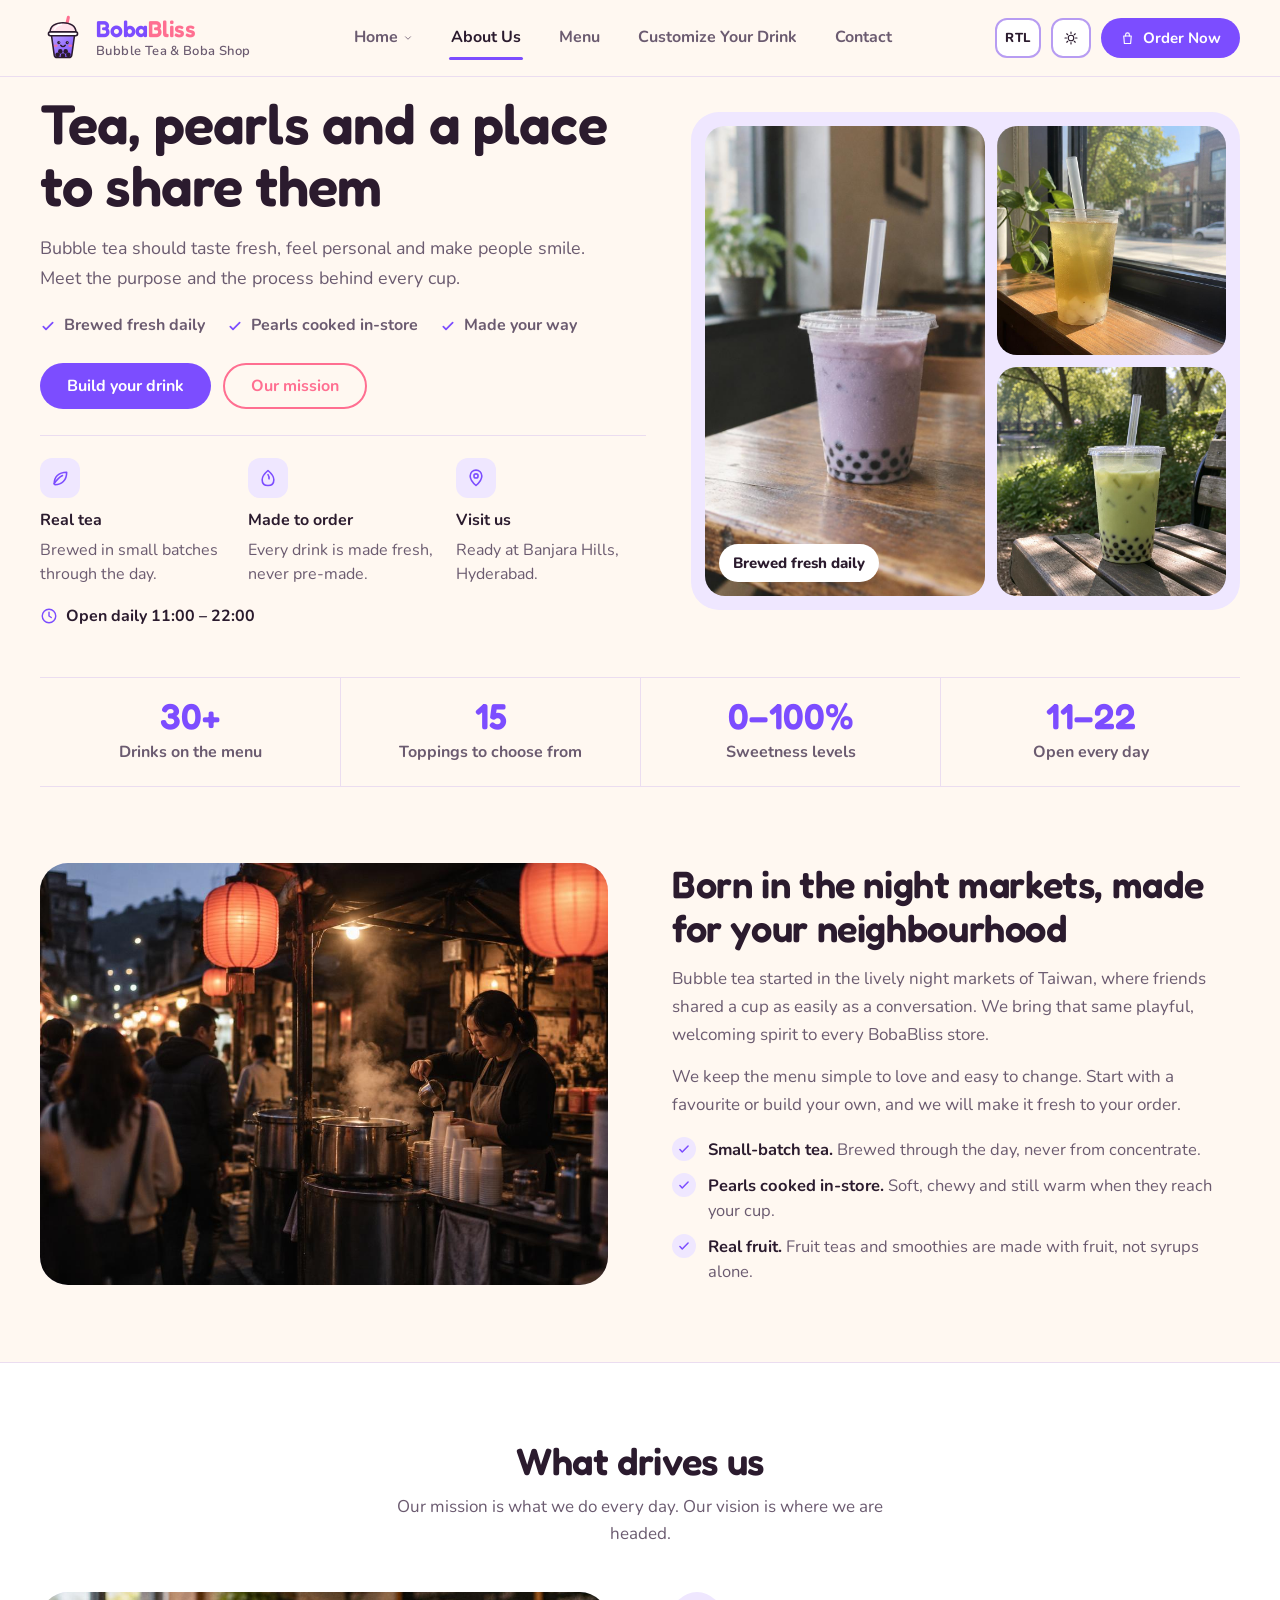
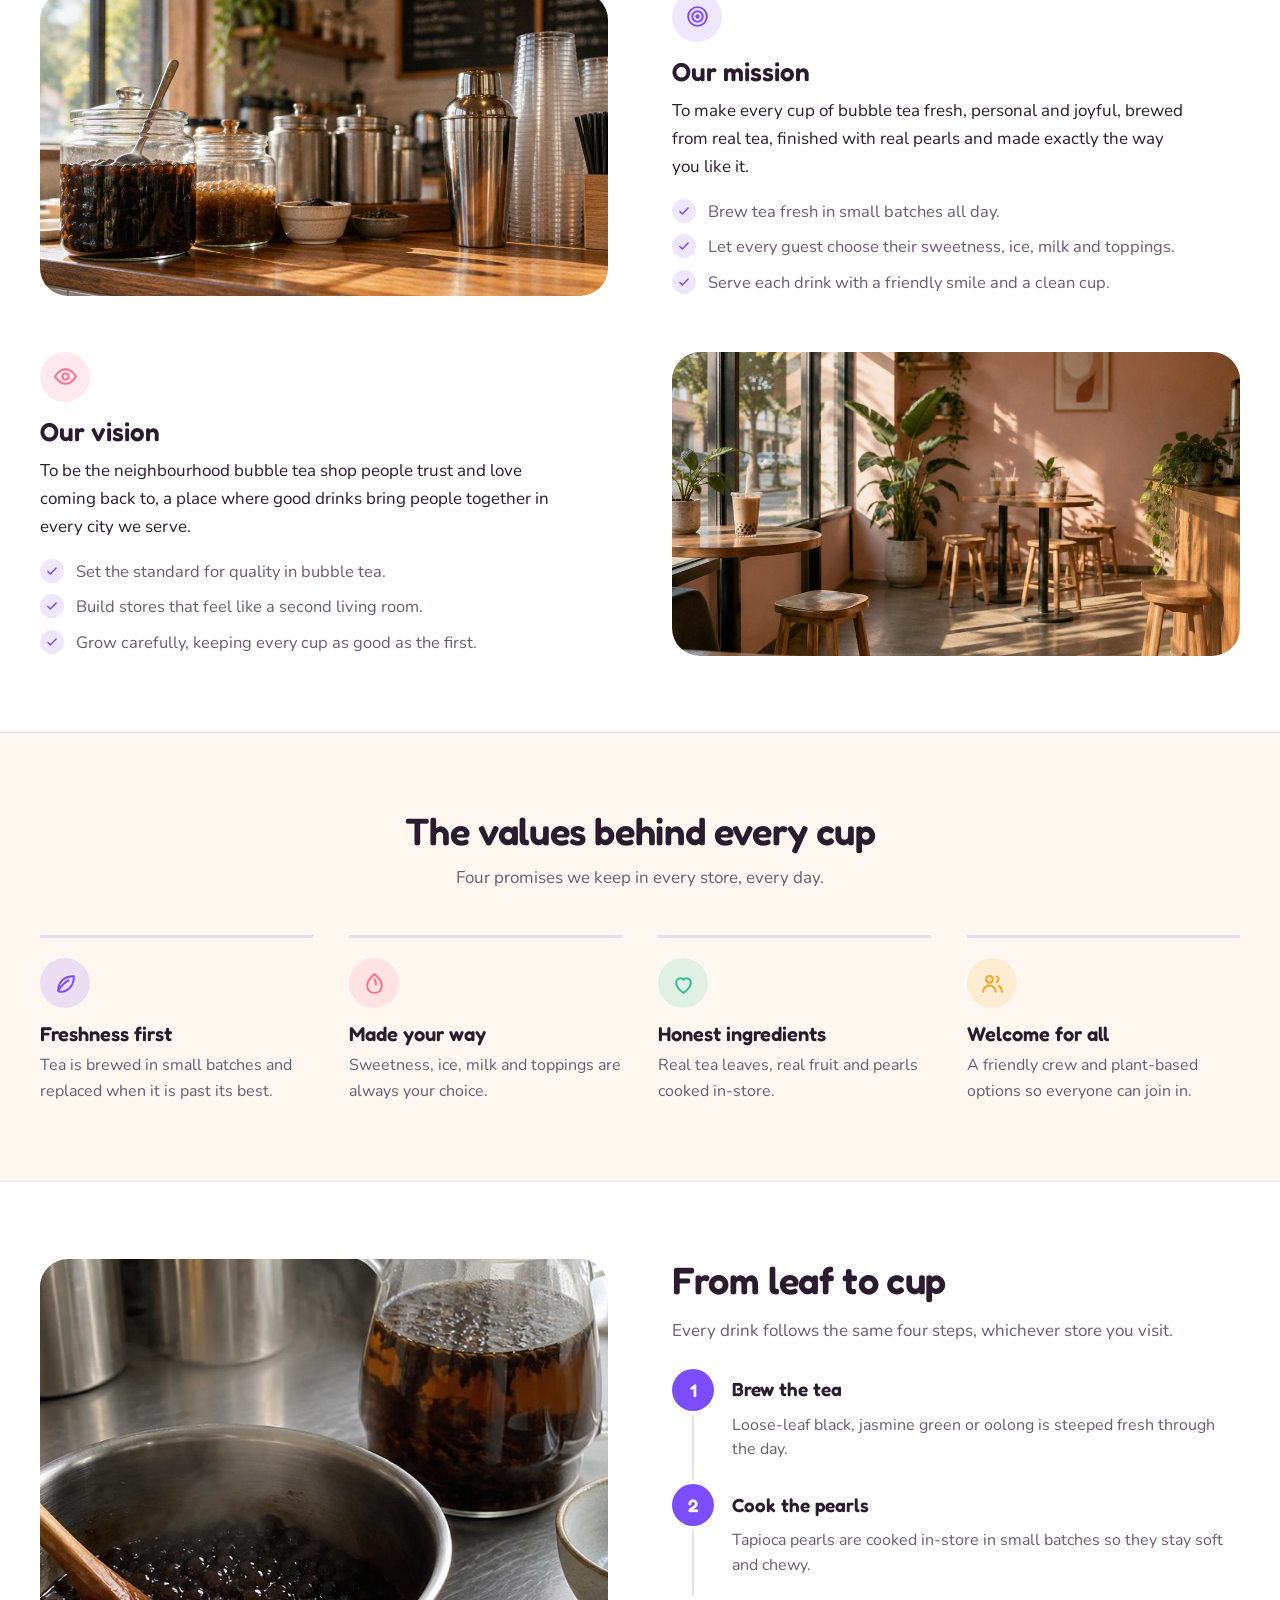
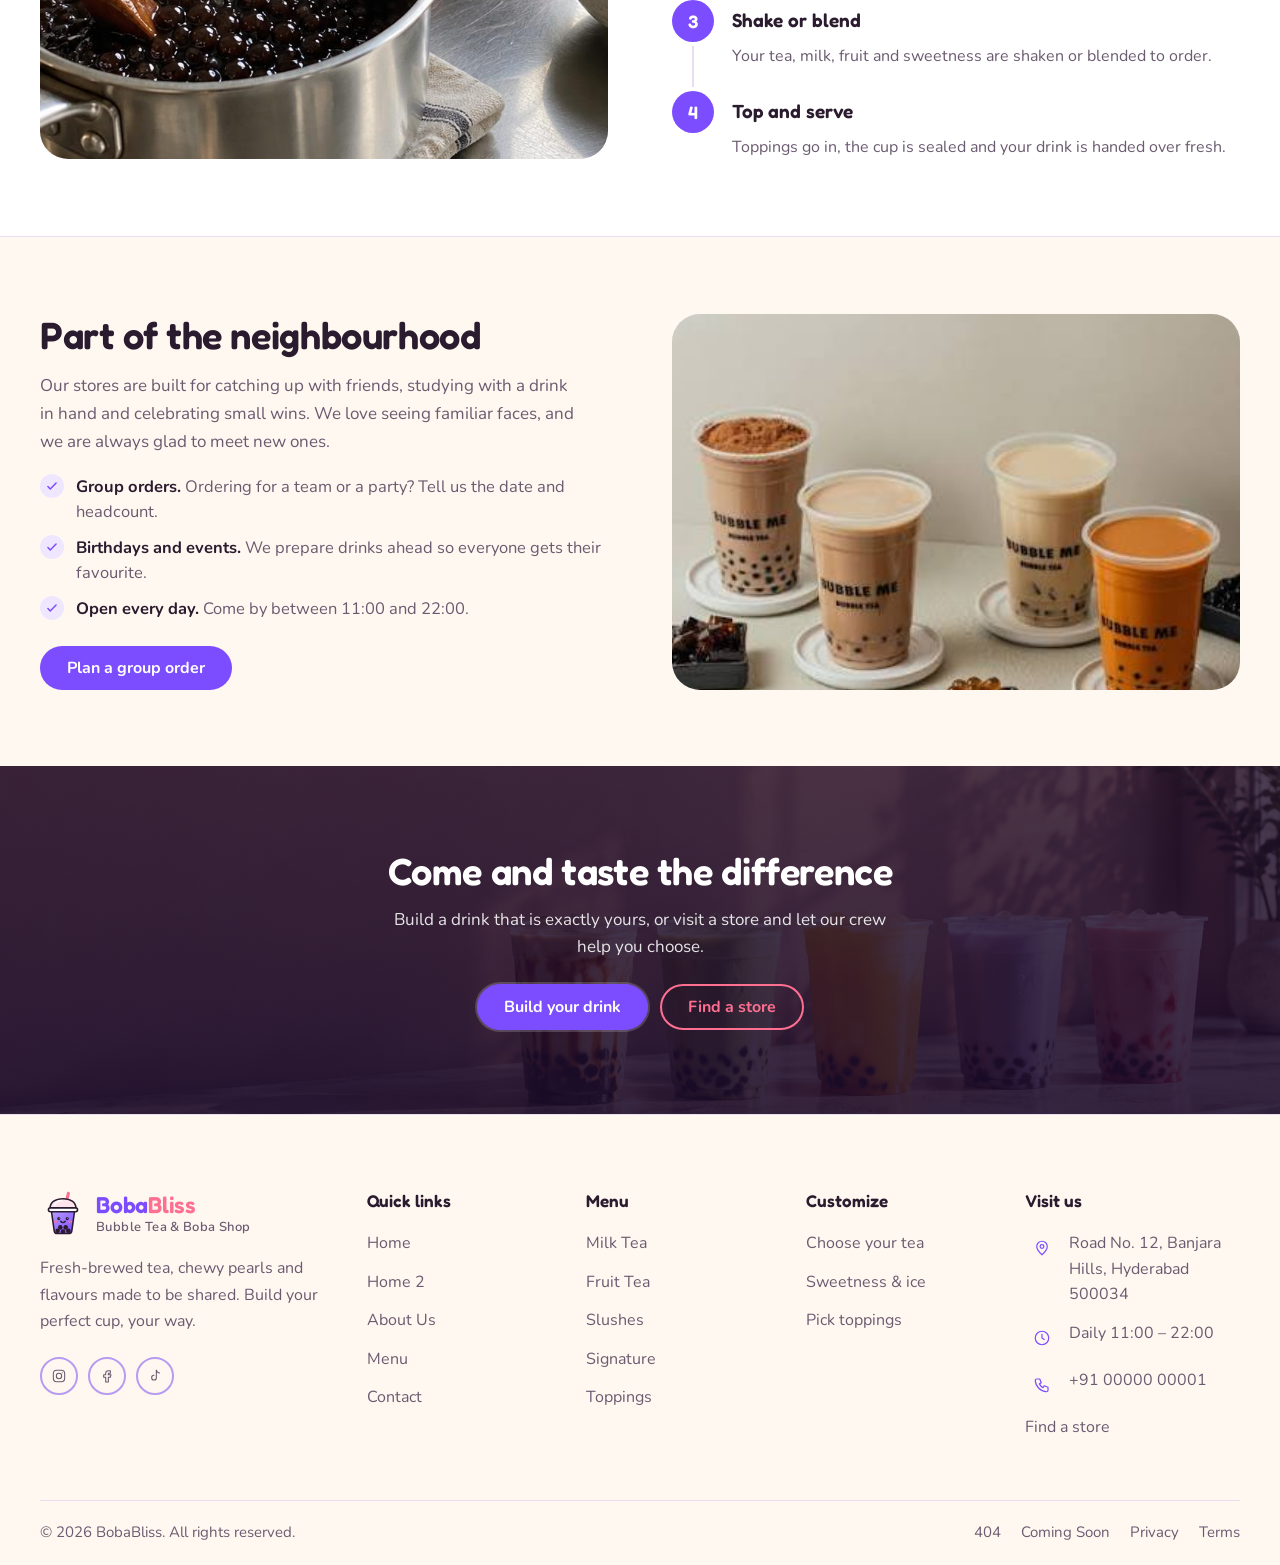
==== commit 2df4aba3: "Add files via upload" ====
--- a/about/about.html
+++ b/about/about.html
@@ -74,6 +74,8 @@
   <symbol id="i-users" viewBox="0 0 24 24"><circle cx="9" cy="8" r="3.2"/><path d="M3 20c0-3.5 2.7-6 6-6s6 2.5 6 6"/><path d="M16 5.2a3.2 3.2 0 010 5.6M18 14.4c1.8.8 3 2.7 3 5.6"/></symbol>
   <symbol id="i-target" viewBox="0 0 24 24"><circle cx="12" cy="12" r="9"/><circle cx="12" cy="12" r="5"/><circle cx="12" cy="12" r="1.2"/></symbol>
   <symbol id="i-eye" viewBox="0 0 24 24"><path d="M2 12s3.6-7 10-7 10 7 10 7-3.6 7-10 7S2 12 2 12z"/><circle cx="12" cy="12" r="3"/></symbol>
+  <symbol id="i-clock" viewBox="0 0 24 24"><circle cx="12" cy="12" r="9"/><path d="M12 7v5l3 2"/></symbol>
+  <symbol id="i-pin" viewBox="0 0 24 24"><path d="M12 21s7-6.2 7-11.5A7 7 0 005 9.5C5 14.8 12 21 12 21z"/><circle cx="12" cy="9.5" r="2.5"/></symbol>
 </svg>
 
 
@@ -81,16 +83,22 @@
   <div class="wrap ab-hero-grid">
     <div class="ab-hero-copy">
       <h1>Tea, pearls and a place to share them</h1>
-      <p class="ab-lead">BobaBliss started with a simple idea: bubble tea should taste fresh, feel personal and make people smile. Meet the purpose and the process behind every cup.</p>
-      <div class="ab-hero-btns">
-        <a href="../customize/customize.html" class="btn btn-primary">Build your drink</a>
-        <a href="#mission" class="btn btn-outline">Our mission</a>
-      </div>
+      <p class="ab-lead">Bubble tea should taste fresh, feel personal and make people smile. Meet the purpose and the process behind every cup.</p>
       <ul class="ab-chips">
         <li><svg viewBox="0 0 24 24"><use href="#i-check"/></svg>Brewed fresh daily</li>
         <li><svg viewBox="0 0 24 24"><use href="#i-check"/></svg>Pearls cooked in-store</li>
         <li><svg viewBox="0 0 24 24"><use href="#i-check"/></svg>Made your way</li>
       </ul>
+      <div class="ab-hero-btns">
+        <a href="../customize/customize.html" class="btn btn-primary">Build your drink</a>
+        <a href="#mission" class="btn btn-outline">Our mission</a>
+      </div>
+      <div class="ab-feats">
+        <div class="ab-feat"><span class="ab-ico"><svg viewBox="0 0 24 24"><use href="#i-leaf"/></svg></span><b>Real tea</b><p>Brewed in small batches through the day.</p></div>
+        <div class="ab-feat"><span class="ab-ico"><svg viewBox="0 0 24 24"><use href="#i-drop"/></svg></span><b>Made to order</b><p>Every drink is made fresh, never pre-made.</p></div>
+        <div class="ab-feat"><span class="ab-ico"><svg viewBox="0 0 24 24"><use href="#i-pin"/></svg></span><b>Visit us</b><p>Ready at Banjara Hills, Hyderabad.</p></div>
+      </div>
+      <p class="ab-open"><svg viewBox="0 0 24 24"><use href="#i-clock"/></svg>Open daily 11:00 – 22:00</p>
     </div>
 
     <div class="ab-visual">
@@ -277,6 +285,8 @@
   <div class="wrap footer-bottom">
     <p>© 2026 BobaBliss. All rights reserved.</p>
     <div class="footer-bottom-links">
+      <a href="../additional/404.html">404</a>
+      <a href="../additional/coming-soon.html">Coming Soon</a>
       <a href="../additional/privacy.html">Privacy</a>
       <a href="../additional/terms.html">Terms</a>
     </div>
--- a/home/style.css
+++ b/home/style.css
@@ -12,6 +12,9 @@
   --primary-ink:#FFFFFF;
   --primary-soft:#EFE7FF;
   --accent:#FF6F91;             
+  --secondary:var(--accent);
+  --secondary-hover:#FF8AA6;
+  --secondary-ink:#2B1B2E;
 
   --radius:12px;
   --shadow:0 14px 34px -14px rgba(60,30,90,.28);
@@ -31,6 +34,9 @@
   --primary-ink:#1A1030;
   --primary-soft:#33264F;
   --accent:#FF8AA6;
+  --secondary:var(--accent);
+  --secondary-hover:#FFA3BA;
+  --secondary-ink:#2B1B2E;
   --shadow:0 14px 34px -14px rgba(0,0,0,.65);
 }
 
@@ -57,14 +63,15 @@
 .btn{
   display:inline-flex; align-items:center; justify-content:center; gap:8px;
   padding:13px 26px; border:1px solid transparent; border-radius:999px; cursor:pointer;
-  font:700 14px/1 var(--font-body); white-space:nowrap;
+  font:700 16px/1 var(--font-body); white-space:nowrap;
   transition:background-color .2s ease,border-color .2s ease,color .2s ease,transform .2s ease;
 }
 .btn-primary{ background:var(--primary); color:var(--primary-ink); }
-.btn-primary:hover{ background:var(--primary-hover); transform:translateY(-1px); }
-.btn-outline{ background:var(--surface); color:var(--text); border-color:var(--border); }
-.btn-outline:hover{ border-color:var(--primary); color:var(--primary); }
-.btn-sm{ height:40px; padding:0 18px; font-size:13px; }
+.btn-primary:hover{ background:var(--primary-hover); transform:translateY(-2px); }
+.btn-outline,.btn-secondary,.btn-ghost,.btn-light{ background:transparent; color:var(--secondary); border-color:var(--secondary); border-width:2px; }
+.btn-outline:hover,.btn-secondary:hover,.btn-ghost:hover,.btn-light:hover,
+.btn-outline:focus-visible,.btn-secondary:focus-visible,.btn-ghost:focus-visible,.btn-light:focus-visible{ background:var(--secondary); border-color:var(--secondary); color:var(--secondary-ink); transform:translateY(-2px); }
+.btn-sm{ height:40px; padding:0 18px; font-size:15px; }
 .btn-sm svg{ width:15px; height:15px; flex:none; }
 .desktop-only{ display:inline-flex; }
 
@@ -79,11 +86,11 @@
 .brand-text{ line-height:1.15; white-space:nowrap; }
 .logo-word{ font:600 23px/1 var(--font-head); letter-spacing:-.01em; color:var(--primary); }
 .logo-word em{ font-style:normal; color:var(--accent); }
-.brand-sub{ font-size:11px; font-weight:600; color:var(--text-soft); letter-spacing:.03em; }
+.brand-sub{ font-size:13px; font-weight:600; color:var(--text-soft); letter-spacing:.03em; }
 
 nav.primary{ display:flex; align-items:center; justify-content:center; gap:34px; flex:1 1 auto; min-width:0; }
 nav.primary > a,
-.nav-item > a{ position:relative; display:inline-flex; align-items:center; gap:5px; padding:6px 2px; font-size:15px; font-weight:700; color:var(--text-soft); white-space:nowrap; transition:color .2s ease; }
+.nav-item > a{ position:relative; display:inline-flex; align-items:center; gap:5px; padding:6px 2px; font-size:16px; font-weight:700; color:var(--text-soft); white-space:nowrap; transition:color .2s ease; }
 nav.primary > a::after,
 .nav-item > a::after{
   content:""; position:absolute; inset-inline:0; bottom:-3px; height:3px; border-radius:3px;
@@ -119,7 +126,7 @@
 html[dir="rtl"] .nav-item:hover .dropdown,
 html[dir="rtl"] .nav-item:focus-within .dropdown,
 html[dir="rtl"] .nav-item.open .dropdown{ transform:translateX(50%) translateY(0); }
-.dropdown a{ display:block; padding:9px 14px; font-size:14px; font-weight:600; color:var(--text-soft); border-radius:8px; }
+.dropdown a{ display:block; padding:9px 14px; font-size:16px; font-weight:600; color:var(--text-soft); border-radius:8px; }
 .dropdown a:hover{ background:var(--primary-soft); color:var(--primary); }
 
 
@@ -134,7 +141,7 @@
 .icon-btn .moon{ display:none; }
 html[data-theme="dark"] .icon-btn .sun{ display:none; }
 html[data-theme="dark"] .icon-btn .moon{ display:block; }
-#dir-toggle{ width:46px; padding:0; font-size:11px; font-weight:800; letter-spacing:.05em; border-radius:var(--radius); }
+#dir-toggle{ width:46px; padding:0; font-size:13px; font-weight:800; letter-spacing:.05em; border-radius:var(--radius); }
 
 #dir-toggle,
 #theme-toggle{ border:2px solid var(--border-strong); background:var(--surface); color:var(--text); }
@@ -168,7 +175,7 @@
           mask:url("data:image/svg+xml,%3Csvg xmlns='http://www.w3.org/2000/svg' viewBox='0 0 24 24' fill='none' stroke='black' stroke-width='2.5' stroke-linecap='round' stroke-linejoin='round'%3E%3Cpath d='M6 9l6 6 6-6'/%3E%3C/svg%3E") center/contain no-repeat;
 }
 .mobile-dropdown[open] summary::after{ transform:rotate(180deg); }
-.mobile-dropdown a{ display:block; padding:10px 4px; padding-inline-start:18px; font-size:15px; font-weight:600; color:var(--text-soft); }
+.mobile-dropdown a{ display:block; padding:10px 4px; padding-inline-start:18px; font-size:16px; font-weight:600; color:var(--text-soft); }
 .mobile-dropdown a:hover{ color:var(--primary); }
 .mobile-dropdown a:last-child{ padding-bottom:14px; }
 .mobile-panel .mobile-cta{ width:100%; height:auto; margin-top:14px; padding:14px 18px; border-bottom:none; color:var(--primary-ink); }
@@ -178,24 +185,26 @@
 footer.site{ background:var(--bg); color:var(--text); border-top:1px solid var(--border); padding:76px 0 0; }
 .footer-grid{ display:grid; grid-template-columns:1.6fr 1fr 1fr 1fr 1.2fr; gap:40px; padding-bottom:60px; }
 .footer-brand .brand{ margin-bottom:18px; }
-.footer-desc{ max-width:34ch; margin:0; font-size:15px; color:var(--text-soft); line-height:1.65; }
+.footer-desc{ max-width:34ch; margin:0; font-size:16px; color:var(--text-soft); line-height:1.65; }
 .socials{ display:flex; gap:10px; margin-top:22px; }
 .socials a{
   width:38px; height:38px; display:flex; align-items:center; justify-content:center;
-  color:var(--text-soft); border:1px solid var(--border); border-radius:50%;
+  color:var(--text-soft); border:2px solid var(--border-strong); border-radius:50%;
   transition:background-color .2s ease,color .2s ease,border-color .2s ease,transform .2s ease;
 }
 .socials a:hover{ background:var(--primary); border-color:var(--primary); color:var(--primary-ink); transform:translateY(-2px); }
 .socials svg{ width:16px; height:16px; }
 .footer-col h4{ margin-bottom:20px; font-size:17px; color:var(--text); }
 .footer-col ul{ display:flex; flex-direction:column; gap:13px; }
-.footer-col a{ font-size:15px; color:var(--text-soft); transition:color .2s ease; }
+.footer-col a{ font-size:16px; color:var(--text-soft); transition:color .2s ease; }
 .footer-col a:hover{ color:var(--primary); }
-.footer-col li.contact-line{ display:flex; align-items:flex-start; gap:10px; font-size:15px; color:var(--text-soft); }
-.footer-col li.contact-line svg{ width:16px; height:16px; margin-top:4px; flex:none; color:var(--primary); }
-.footer-bottom{
+.footer-col li.contact-line{ display:flex; align-items:flex-start; gap:10px; font-size:16px; color:var(--text-soft); }
+.footer-col li.contact-line svg{
+  width:34px; height:34px; padding:8px; margin-top:0; flex:none;
+  color:var(--primary);
+}.footer-bottom{
   position:relative; display:flex; align-items:center; justify-content:space-between; gap:12px; flex-wrap:wrap;
-  padding-block:22px; font-size:13px; line-height:1.4; color:var(--text-soft);
+  padding-block:22px; font-size:15px; line-height:1.4; color:var(--text-soft);
 }
 .footer-bottom::before{ content:""; position:absolute; top:0; inset-inline:var(--pad); height:1px; background:var(--border); }
 .footer-bottom > *{ margin:0; }
--- a/about/about.css
+++ b/about/about.css
@@ -13,30 +13,40 @@
 .ab-page :where(ul,ol){ list-style:none; }
 
 
-.ab-hero{ padding-block:clamp(28px,4.5vw,56px) clamp(32px,4.5vw,56px); }
-.ab-hero-grid{ display:grid; grid-template-columns:minmax(0,1.05fr) minmax(0,.95fr); gap:var(--ab-gap); align-items:center; }
+.ab-hero{ padding-block:clamp(8px,1.5vw,16px) clamp(28px,4vw,48px); }
+.ab-hero-grid{ display:grid; grid-template-columns:minmax(0,1.05fr) minmax(0,.95fr); gap:clamp(24px,3.5vw,48px); align-items:center; }
+.ab-hero-copy{ align-self:center; }
+.ab-eyebrow{ display:inline-block; margin-bottom:14px; padding:6px 14px; border-radius:999px; background:var(--primary-soft); color:var(--primary); font-size:15px; font-weight:800; letter-spacing:.04em; text-transform:uppercase; }
 .ab-hero h1{ font-size:clamp(34px,4.6vw,56px); line-height:1.1; letter-spacing:-.015em; }
 .ab-lead{ margin-top:18px; max-width:50ch; font-size:clamp(16px,1.4vw,18px); line-height:1.65; color:var(--text-soft); }
+.ab-lead--2{ margin-top:12px; }
 .ab-hero-btns{ margin-top:24px; display:flex; flex-wrap:wrap; gap:12px; }
-.ab-chips{ margin-top:22px; display:flex; flex-wrap:wrap; gap:8px 22px; font-size:14px; font-weight:700; color:var(--text-soft); }
+.ab-chips{ margin-top:20px; display:flex; flex-wrap:wrap; gap:8px 22px; font-size:16px; font-weight:700; color:var(--text-soft); }
 .ab-chips li{ display:inline-flex; align-items:center; gap:8px; }
 .ab-chips svg{ width:16px; height:16px; stroke-width:2.6; color:var(--primary); }
 
-.ab-visual{ position:relative; padding:18px; }
+.ab-feats{ margin-top:26px; padding-top:22px; border-top:1px solid var(--border); display:grid; grid-template-columns:repeat(3,1fr); gap:18px; }
+.ab-feat .ab-ico{ width:40px; height:40px; border-radius:12px; }
+.ab-feat .ab-ico svg{ width:20px; height:20px; }
+.ab-feat b{ display:block; margin-top:10px; font-size:16px; color:var(--text); }
+.ab-feat p{ margin-top:4px; font-size:16px; line-height:1.5; color:var(--text-soft); }
+.ab-open{ margin-top:18px; display:flex; align-items:center; gap:8px; font-size:16px; font-weight:700; color:var(--text); }
+.ab-open svg{ width:18px; height:18px; color:var(--primary); }
+.ab-visual{ position:relative; padding:14px; display:flex; flex-direction:column; }
 .ab-visual::before{ content:""; position:absolute; inset:0; background:var(--primary-soft); border-radius:var(--r-lg); }
-.ab-collage{ position:relative; display:grid; grid-template-columns:1.1fr .9fr; grid-template-rows:1fr 1fr; gap:12px; height:clamp(300px,32vw,400px); }
+.ab-collage{ position:relative; display:grid; grid-template-columns:1.1fr .9fr; grid-template-rows:1fr 1fr; gap:12px; flex:1; min-height:clamp(240px,23vw,310px); }
 .ab-collage figure{ position:relative; overflow:hidden; border-radius:var(--r-md); background:color-mix(in srgb,var(--primary) 14%,var(--surface)); min-height:0; }
 .ab-collage .c1{ grid-row:1 / 3; }
 .ab-collage img{ color:transparent; font-size:0; width:100%; height:100%; object-fit:cover; display:block; transition:transform .6s cubic-bezier(.2,.7,.2,1); }
 .ab-collage figure:hover img{ transform:scale(1.05); }
-.ab-collage figcaption{ position:absolute; inset-inline-start:14px; bottom:14px; padding:7px 14px; border-radius:999px; background:var(--surface); color:var(--text); font-size:13px; font-weight:800; }
+.ab-collage figcaption{ position:absolute; inset-inline-start:14px; bottom:14px; padding:7px 14px; border-radius:999px; background:var(--surface); color:var(--text); font-size:15px; font-weight:800; }
 
 
 .ab-stats{ display:grid; grid-template-columns:repeat(4,1fr); border-block:1px solid var(--border); }
 .ab-stat{ padding:20px 12px; text-align:center; }
 .ab-stat + .ab-stat{ border-inline-start:1px solid var(--border); }
 .ab-stat b{ display:block; font:600 clamp(26px,3vw,36px)/1 var(--font-head); color:var(--primary); }
-.ab-stat span{ display:block; margin-top:6px; font-size:14px; font-weight:700; color:var(--text-soft); }
+.ab-stat span{ display:block; margin-top:6px; font-size:16px; font-weight:700; color:var(--text-soft); }
 
 
 .ab-section{ padding-block:var(--ab-sec); }
@@ -61,7 +71,7 @@
 .ab-statement{ margin-top:10px; max-width:52ch; font-size:17px; line-height:1.65; color:var(--text); }
 
 .ab-points{ margin-top:18px; display:flex; flex-direction:column; gap:10px; }
-.ab-points li{ display:flex; gap:12px; align-items:flex-start; font-size:15.5px; line-height:1.55; color:var(--text-soft); }
+.ab-points li{ display:flex; gap:12px; align-items:flex-start; font-size:16.5px; line-height:1.55; color:var(--text-soft); }
 .ab-points svg{ width:24px; height:24px; flex:none; padding:5px; border-radius:50%; background:var(--primary-soft); color:var(--primary); stroke-width:2.6; }
 .ab-points b{ color:var(--text); }
 
@@ -76,7 +86,7 @@
 .ab-value:hover{ border-color:var(--c); }
 .ab-value .ab-ico{ background:color-mix(in srgb,var(--c) 15%,transparent); color:var(--c); }
 .ab-value h3{ margin-top:14px; font-size:20px; line-height:1.25; }
-.ab-value p{ margin-top:6px; font-size:15px; line-height:1.6; color:var(--text-soft); }
+.ab-value p{ margin-top:6px; font-size:16px; line-height:1.6; color:var(--text-soft); }
 
 
 .ab-timeline{ margin-top:24px; counter-reset:t; }
@@ -85,7 +95,7 @@
 .ab-timeline li::before{ content:counter(t); position:absolute; inset-inline-start:0; top:0; width:42px; height:42px; display:grid; place-items:center; border-radius:50%; background:var(--primary); color:var(--primary-ink); font:600 18px/1 var(--font-head); }
 .ab-timeline li:not(:last-child)::after{ content:""; position:absolute; inset-inline-start:20px; top:46px; bottom:4px; width:2px; background:var(--border); }
 .ab-timeline h3{ min-height:42px; display:flex; align-items:center; font-size:19px; line-height:1.2; }
-.ab-timeline p{ margin-top:2px; font-size:15px; line-height:1.55; color:var(--text-soft); }
+.ab-timeline p{ margin-top:2px; font-size:16px; line-height:1.55; color:var(--text-soft); }
 
 
 .ab-cta{ position:relative; isolation:isolate; padding-block:clamp(52px,7vw,84px); text-align:center; color:#fff; overflow:hidden; }
@@ -97,9 +107,9 @@
 .ab-cta p{ margin:12px auto 0; max-width:50ch; font-size:17px; line-height:1.6; color:rgba(255,255,255,.88); }
 .ab-cta-btns{ margin-top:24px; display:flex; flex-wrap:wrap; justify-content:center; gap:12px; }
 
-.ab-page .ab-cta .btn.btn-outline{ background:transparent; color:#fff; border-color:rgba(255,255,255,.85); }
+.ab-page .ab-cta .btn.btn-outline{ background:transparent; color:var(--secondary); border-color:var(--secondary); }
 .ab-page .ab-cta .btn.btn-outline:hover,
-.ab-page .ab-cta .btn.btn-outline:focus-visible{ background:#fff; color:#2a1450; border-color:#fff; }
+.ab-page .ab-cta .btn.btn-outline:focus-visible{ background:var(--secondary); color:var(--secondary-ink); border-color:var(--secondary); }
 .ab-page .ab-cta .btn.btn-primary{ background:var(--primary); color:var(--primary-ink,#fff); border-color:var(--primary); box-shadow:0 0 0 2px rgba(255,255,255,.18); }
 
 
@@ -127,11 +137,12 @@
   .ab-split.rev > .ab-split-img{ order:0; }
   
   .ab-split-img,.ab-split-img.wide,.ab-split-img.tall{ min-height:0; aspect-ratio:4/3; }
-  .ab-collage{ height:clamp(260px,56vw,380px); }
+  .ab-collage{ flex:none; height:clamp(260px,56vw,380px); min-height:0; }
   .ab-lead,.ab-split p.lead,.ab-statement{ max-width:none; }
 }
 @media (max-width:640px){
   .ab-visual{ padding:12px; }
+  .ab-feats{ grid-template-columns:1fr; gap:14px; }
   .ab-values{ grid-template-columns:1fr; gap:24px; }
   .ab-hero-btns .btn,.ab-split .btn,.ab-cta-btns .btn{ width:100%; justify-content:center; text-align:center; }
   .ab-stat{ padding:16px 8px; }
